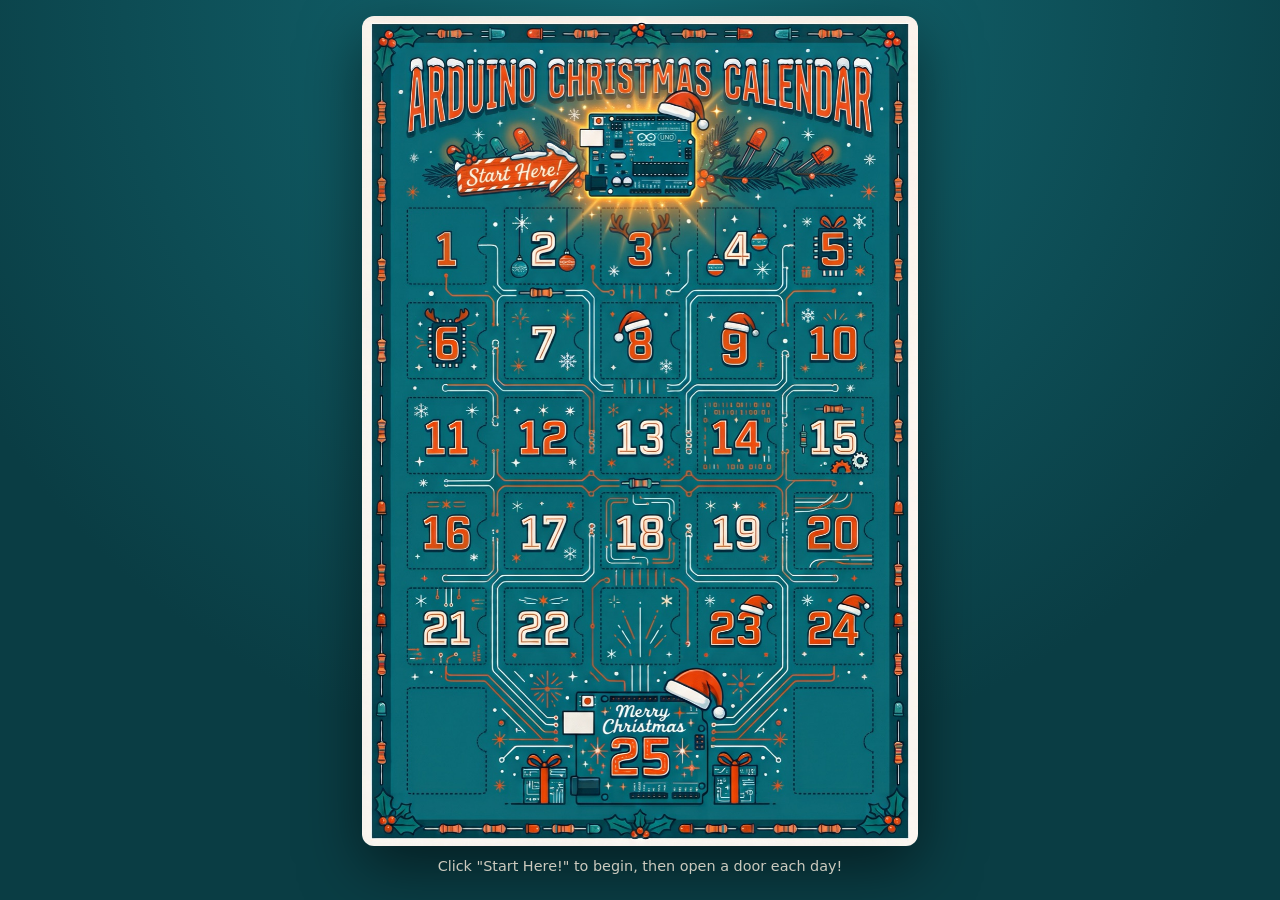
==== site/index.html @ 4d07c6ab "Arduino UNO Q Christmas Calendar: 25 Apps and calendar website" ====
<!doctype html>
<html lang="en">
  <head>
    <meta charset="UTF-8" />
    <meta name="viewport" content="width=device-width, initial-scale=1.0" />
    <title>Arduino Christmas Calendar</title>
    <link rel="stylesheet" href="style.css" />
  </head>
  <body>
    <div id="snow" aria-hidden="true"></div>

    <main id="calendar-view">
      <div id="calendar">
        <img src="calendar.jpg" alt="Arduino Christmas Calendar with 25 doors" draggable="false" />
        <div id="doors"></div>
      </div>
      <p class="hint">Click "Start Here!" to begin, then open a door each day!</p>
    </main>

    <div id="curtain" aria-hidden="true"></div>
    <div id="particles" aria-hidden="true"></div>

    <section id="reader" hidden>
      <div class="garland" aria-hidden="true"></div>
      <nav class="reader-nav">
        <button id="back" type="button">← Calendar</button>
        <div class="reader-nav-days">
          <button id="prev" type="button">‹ Previous</button>
          <button id="next" type="button">Next ›</button>
        </div>
      </nav>
      <article>
        <header class="reader-header">
          <div id="badge" class="badge"></div>
          <h1 id="title"></h1>
          <a id="download" class="download" download>⬇ Download App (.zip)</a>
        </header>
        <div id="content" class="markdown"></div>
      </article>
    </section>

    <script src="vendor/marked.min.js"></script>
    <script src="content.js"></script>
    <script src="app.js"></script>
  </body>
</html>
---- site/style.css ----
:root {
  --teal: #0f5a63;
  --teal-dark: #0a3d44;
  --orange: #f2652a;
  --cream: #fdf1e1;
  --gold: #ffd166;
  --red: #d62828;
  --green: #2a9d8f;
}

* {
  box-sizing: border-box;
}

[hidden] {
  display: none !important;
}

html,
body {
  margin: 0;
  min-height: 100%;
}

body {
  font-family: system-ui, -apple-system, "Segoe UI", Roboto, sans-serif;
  color: var(--cream);
  background: radial-gradient(circle at top, #136a74 0%, var(--teal-dark) 70%);
  overflow-x: hidden;
}

/* ---------- Calendar ---------- */

#calendar-view {
  display: flex;
  flex-direction: column;
  align-items: center;
  padding: 16px;
}

#calendar {
  position: relative;
  width: min(100%, calc((100vh - 70px) * 0.6706));
  border-radius: 12px;
  box-shadow: 0 20px 60px rgba(0, 0, 0, 0.5);
  overflow: hidden;
  user-select: none;
}

#calendar img {
  display: block;
  width: 100%;
  height: auto;
}

.hint {
  margin: 12px 0 0;
  font-size: 0.9rem;
  opacity: 0.8;
}

/* Clickable door over the image */
.door {
  position: absolute;
  padding: 0;
  border: 0;
  border-radius: 10px;
  background: transparent;
  cursor: pointer;
  transform-origin: left center;
  transition: transform 0.25s, background 0.25s, box-shadow 0.25s;
}

.door:focus-visible {
  outline: 3px dashed var(--gold);
  outline-offset: 2px;
}

/* Hover: the door lights up like a string of fairy lights */
.door:hover,
.door:focus-visible {
  z-index: 2;
  transform: scale(1.06);
  background: radial-gradient(circle, rgba(255, 209, 102, 0.45) 0%, rgba(242, 101, 42, 0.15) 60%, transparent 75%);
  animation: glow 1.2s ease-in-out infinite;
}

.door::before,
.door::after {
  content: "";
  position: absolute;
  inset: -4px;
  border-radius: 12px;
  opacity: 0;
  pointer-events: none;
  transition: opacity 0.25s;
}

/* Twinkling bulb border */
.door::before {
  border: 4px dotted var(--gold);
  filter: drop-shadow(0 0 4px var(--gold));
}

/* Sparkles */
.door::after {
  background:
    radial-gradient(circle, #fff 0 2px, transparent 3px) 10% 15% / 20% 20% no-repeat,
    radial-gradient(circle, #fff 0 2px, transparent 3px) 85% 25% / 20% 20% no-repeat,
    radial-gradient(circle, #fff 0 2px, transparent 3px) 20% 85% / 20% 20% no-repeat,
    radial-gradient(circle, #fff 0 2px, transparent 3px) 80% 80% / 20% 20% no-repeat;
}

.door:hover::before,
.door:focus-visible::before {
  opacity: 1;
  animation: bulbs 0.6s steps(2) infinite;
}

.door:hover::after,
.door:focus-visible::after {
  opacity: 1;
  animation: twinkle 0.9s ease-in-out infinite alternate;
}

@keyframes glow {
  0%,
  100% {
    box-shadow: 0 0 12px 2px rgba(255, 209, 102, 0.6), inset 0 0 12px rgba(255, 209, 102, 0.4);
  }
  50% {
    box-shadow: 0 0 28px 8px rgba(242, 101, 42, 0.8), inset 0 0 18px rgba(255, 209, 102, 0.6);
  }
}

@keyframes bulbs {
  0% {
    border-color: var(--gold);
  }
  100% {
    border-color: var(--red);
  }
}

@keyframes twinkle {
  from {
    transform: scale(0.8) rotate(0deg);
    opacity: 0.4;
  }
  to {
    transform: scale(1.1) rotate(8deg);
    opacity: 1;
  }
}

/* Click: the door swings open */
.door.opening {
  z-index: 3;
  animation: swing 0.7s ease-in forwards;
  background: rgba(255, 209, 102, 0.6);
}

@keyframes swing {
  0% {
    transform: perspective(600px) rotateY(0deg) scale(1.06);
  }
  100% {
    transform: perspective(600px) rotateY(-100deg) scale(1.06);
  }
}

/* ---------- Click animation: decorations + curtain ---------- */

#particles {
  position: fixed;
  inset: 0;
  z-index: 20;
  pointer-events: none;
}

.particle {
  position: absolute;
  font-size: 28px;
  line-height: 1;
  animation: burst 1.1s cubic-bezier(0.2, 0.7, 0.3, 1) forwards;
}

@keyframes burst {
  0% {
    transform: translate(-50%, -50%) scale(0.2) rotate(0deg);
    opacity: 1;
  }
  70% {
    opacity: 1;
  }
  100% {
    transform: translate(calc(-50% + var(--dx)), calc(-50% + var(--dy))) scale(1.2) rotate(var(--rot));
    opacity: 0;
  }
}

#curtain {
  position: fixed;
  inset: 0;
  z-index: 15;
  pointer-events: none;
  background:
    radial-gradient(circle, rgba(255, 209, 102, 0.9) 0 3px, transparent 4px) 0 0 / 60px 60px,
    radial-gradient(circle, rgba(255, 255, 255, 0.7) 0 2px, transparent 3px) 30px 30px / 60px 60px,
    linear-gradient(135deg, var(--red), #8d1b1b);
  clip-path: circle(0 at var(--x, 50%) var(--y, 50%));
}

#curtain.closing {
  animation: curtain-in 0.6s ease-in forwards;
}

/* Ribbon and bow, so the curtain looks like wrapping paper */
#curtain::before {
  content: "";
  position: absolute;
  inset: 0;
  background:
    linear-gradient(90deg, transparent calc(50% - 18px), var(--gold) calc(50% - 18px) calc(50% + 18px), transparent calc(50% + 18px)),
    linear-gradient(0deg, transparent calc(50% - 18px), var(--gold) calc(50% - 18px) calc(50% + 18px), transparent calc(50% + 18px));
}

#curtain::after {
  content: "🎀";
  position: absolute;
  top: 50%;
  left: 50%;
  font-size: 120px;
  transform: translate(-50%, -55%);
}

#curtain.opening {
  animation: curtain-out 0.6s ease-out forwards;
}

@keyframes curtain-in {
  from {
    clip-path: circle(0 at var(--x) var(--y));
  }
  to {
    clip-path: circle(150% at var(--x) var(--y));
  }
}

@keyframes curtain-out {
  from {
    clip-path: circle(150% at 50% 50%);
  }
  to {
    clip-path: circle(0 at 50% 50%);
  }
}

/* ---------- Reader (instructions) ---------- */

#reader {
  position: relative;
  z-index: 5;
  min-height: 100vh;
  padding: 0 16px 48px;
}

.garland {
  height: 34px;
  margin: 0 -16px;
  background:
    radial-gradient(circle at 50% 70%, var(--red) 0 7px, transparent 8px) 0 0 / 60px 34px,
    radial-gradient(circle at 50% 70%, var(--gold) 0 7px, transparent 8px) 20px 0 / 60px 34px,
    radial-gradient(circle at 50% 70%, var(--green) 0 7px, transparent 8px) 40px 0 / 60px 34px,
    radial-gradient(ellipse at 50% 0, transparent 14px, #1f6b3a 15px 18px, transparent 19px) 0 -10px / 30px 30px;
  animation: garland-blink 1.6s steps(2) infinite;
}

@keyframes garland-blink {
  50% {
    filter: brightness(1.4) saturate(1.3);
  }
}

.reader-nav {
  position: sticky;
  top: 0;
  z-index: 1;
  display: flex;
  justify-content: space-between;
  gap: 8px;
  max-width: 820px;
  margin: 0 auto;
  padding: 12px 0;
  background: linear-gradient(var(--teal-dark) 70%, transparent);
}

.reader-nav-days {
  display: flex;
  gap: 8px;
}

.reader-nav button,
.download {
  padding: 10px 16px;
  border: 2px solid var(--orange);
  border-radius: 999px;
  font: inherit;
  font-weight: 600;
  color: var(--cream);
  background: rgba(0, 0, 0, 0.2);
  text-decoration: none;
  cursor: pointer;
  transition: background 0.2s, transform 0.1s;
}

.reader-nav button:hover,
.download:hover {
  background: var(--orange);
}

.reader-nav button:disabled {
  opacity: 0.3;
  cursor: default;
  background: transparent;
}

article {
  max-width: 820px;
  margin: 0 auto;
  padding: 28px 32px 36px;
  border: 3px solid var(--orange);
  border-radius: 20px;
  background: rgba(10, 61, 68, 0.85);
  box-shadow: 0 0 40px rgba(242, 101, 42, 0.25);
  animation: pop-in 0.5s ease-out;
}

@keyframes pop-in {
  from {
    transform: translateY(30px) scale(0.97);
    opacity: 0;
  }
  to {
    transform: none;
    opacity: 1;
  }
}

.reader-header {
  display: flex;
  flex-wrap: wrap;
  align-items: center;
  gap: 16px;
  padding-bottom: 16px;
  border-bottom: 2px dashed rgba(253, 241, 225, 0.3);
}

.badge {
  display: grid;
  place-items: center;
  width: 72px;
  height: 72px;
  border-radius: 14px;
  font-size: 2rem;
  font-weight: 800;
  color: var(--cream);
  background: var(--orange);
  box-shadow: inset 0 0 0 3px var(--cream), 0 0 16px rgba(242, 101, 42, 0.6);
}

.reader-header h1 {
  flex: 1;
  margin: 0;
  font-size: 1.8rem;
}

.download[hidden] {
  display: none;
}

/* Rendered README */
.markdown h2 {
  margin-top: 28px;
  color: var(--gold);
}

.markdown h2::before {
  content: "✦ ";
  color: var(--orange);
}

.markdown a {
  color: var(--gold);
}

.markdown code {
  padding: 2px 6px;
  border-radius: 6px;
  font-size: 0.9em;
  background: rgba(0, 0, 0, 0.3);
}

.markdown pre {
  padding: 12px;
  border-radius: 10px;
  overflow-x: auto;
  background: rgba(0, 0, 0, 0.35);
}

.markdown pre code {
  padding: 0;
  background: none;
}

.markdown table {
  width: 100%;
  border-collapse: collapse;
  margin: 12px 0;
}

.markdown th,
.markdown td {
  padding: 8px 10px;
  border: 1px solid rgba(253, 241, 225, 0.25);
  text-align: left;
}

.markdown th {
  background: rgba(242, 101, 42, 0.3);
}

.markdown blockquote {
  margin: 12px 0;
  padding: 8px 16px;
  border-left: 4px solid var(--red);
  background: rgba(214, 40, 40, 0.15);
}

.markdown li {
  margin: 4px 0;
}

/* ---------- Background snow ---------- */

#snow {
  position: fixed;
  inset: 0;
  z-index: 0;
  pointer-events: none;
}

#calendar-view,
#reader {
  position: relative;
  z-index: 1;
}

.flake {
  position: absolute;
  top: -2em;
  color: #fff;
  opacity: 0.7;
  animation: fall linear infinite;
}

@keyframes fall {
  to {
    transform: translateY(110vh) rotate(360deg);
  }
}

@media (max-width: 600px) {
  article {
    padding: 20px 16px;
  }

  .reader-header h1 {
    font-size: 1.4rem;
  }
}

@media (prefers-reduced-motion: reduce) {
  *,
  *::before,
  *::after {
    animation-duration: 0.01ms !important;
    animation-iteration-count: 1 !important;
    transition-duration: 0.01ms !important;
  }
}
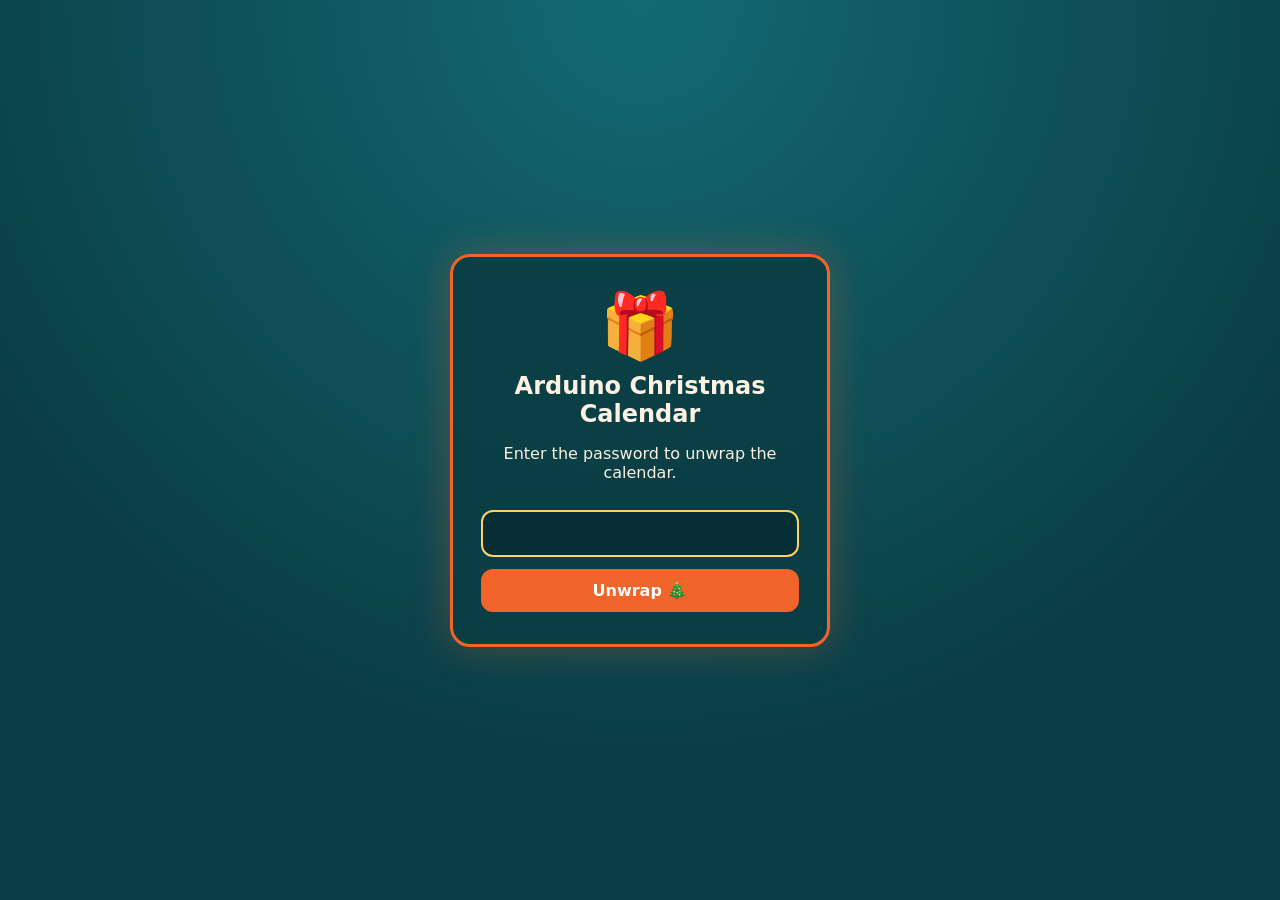
==== commit a9b6d82f: "Password-protect the calendar site (encrypted content)" ====
--- a/site/index.html
+++ b/site/index.html
@@ -9,7 +9,18 @@
   <body>
     <div id="snow" aria-hidden="true"></div>
 
-    <main id="calendar-view">
+    <section id="lock" hidden>
+      <form id="lock-form">
+        <div class="lock-icon" aria-hidden="true">🎁</div>
+        <h1>Arduino Christmas Calendar</h1>
+        <p>Enter the password to unwrap the calendar.</p>
+        <input id="lock-password" type="password" autocomplete="current-password" aria-label="Password" required />
+        <button type="submit">Unwrap 🎄</button>
+        <p id="lock-error" class="lock-error" hidden>Wrong password, try again!</p>
+      </form>
+    </section>
+
+    <main id="calendar-view" hidden>
       <div id="calendar">
         <img src="calendar.jpg" alt="Arduino Christmas Calendar with 25 doors" draggable="false" />
         <div id="doors"></div>
@@ -41,6 +52,6 @@
 
     <script src="vendor/marked.min.js"></script>
     <script src="content.js"></script>
-    <script src="app.js"></script>
+    <script src="unlock.js"></script>
   </body>
 </html>
--- a/site/style.css
+++ b/site/style.css
@@ -441,6 +441,102 @@
   margin: 4px 0;
 }
 
+/* ---------- Password gate ---------- */
+
+#lock {
+  position: relative;
+  z-index: 1;
+  display: grid;
+  place-items: center;
+  min-height: 100vh;
+  padding: 16px;
+}
+
+#lock-form {
+  width: min(100%, 380px);
+  padding: 32px 28px;
+  border: 3px solid var(--orange);
+  border-radius: 20px;
+  text-align: center;
+  background: rgba(10, 61, 68, 0.9);
+  box-shadow: 0 0 40px rgba(242, 101, 42, 0.3);
+}
+
+#lock-form h1 {
+  margin: 8px 0;
+  font-size: 1.5rem;
+}
+
+.lock-icon {
+  font-size: 64px;
+  animation: wiggle 2s ease-in-out infinite;
+}
+
+@keyframes wiggle {
+  0%, 80%, 100% {
+    transform: rotate(0);
+  }
+  85% {
+    transform: rotate(-10deg);
+  }
+  90% {
+    transform: rotate(10deg);
+  }
+  95% {
+    transform: rotate(-6deg);
+  }
+}
+
+#lock-password {
+  width: 100%;
+  margin: 12px 0;
+  padding: 12px 14px;
+  border: 2px solid var(--cream);
+  border-radius: 12px;
+  font: inherit;
+  color: var(--cream);
+  background: rgba(0, 0, 0, 0.25);
+}
+
+#lock-password:focus {
+  outline: none;
+  border-color: var(--gold);
+}
+
+#lock-form button {
+  width: 100%;
+  padding: 12px;
+  border: none;
+  border-radius: 12px;
+  font: inherit;
+  font-weight: 700;
+  color: #fff;
+  background: var(--orange);
+  cursor: pointer;
+}
+
+#lock-form button:hover {
+  background: var(--red);
+}
+
+.lock-error {
+  margin: 12px 0 0;
+  color: var(--gold);
+}
+
+#lock-form.shake {
+  animation: shake 0.4s;
+}
+
+@keyframes shake {
+  25% {
+    transform: translateX(-8px);
+  }
+  75% {
+    transform: translateX(8px);
+  }
+}
+
 /* ---------- Background snow ---------- */
 
 #snow {
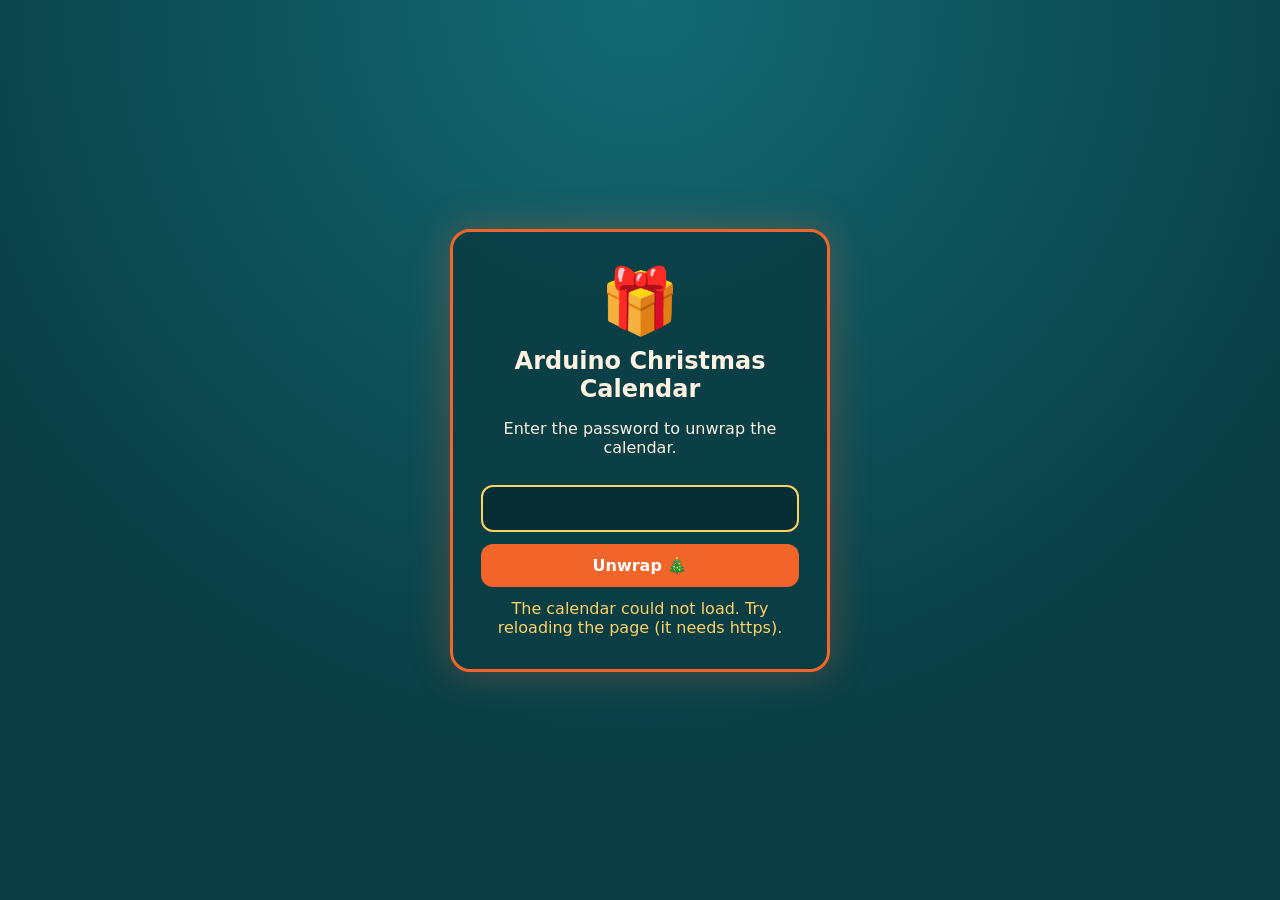
==== commit d686e1d8: "Fix blank page: cache-bust assets and show lock screen on errors" ====
--- a/site/index.html
+++ b/site/index.html
@@ -4,7 +4,7 @@
     <meta charset="UTF-8" />
     <meta name="viewport" content="width=device-width, initial-scale=1.0" />
     <title>Arduino Christmas Calendar</title>
-    <link rel="stylesheet" href="style.css" />
+    <link rel="stylesheet" href="style.css?v=dev" />
   </head>
   <body>
     <div id="snow" aria-hidden="true"></div>
@@ -51,7 +51,7 @@
     </section>
 
     <script src="vendor/marked.min.js"></script>
-    <script src="content.js"></script>
-    <script src="unlock.js"></script>
+    <script src="content.js?v=dev"></script>
+    <script src="unlock.js?v=dev"></script>
   </body>
 </html>
